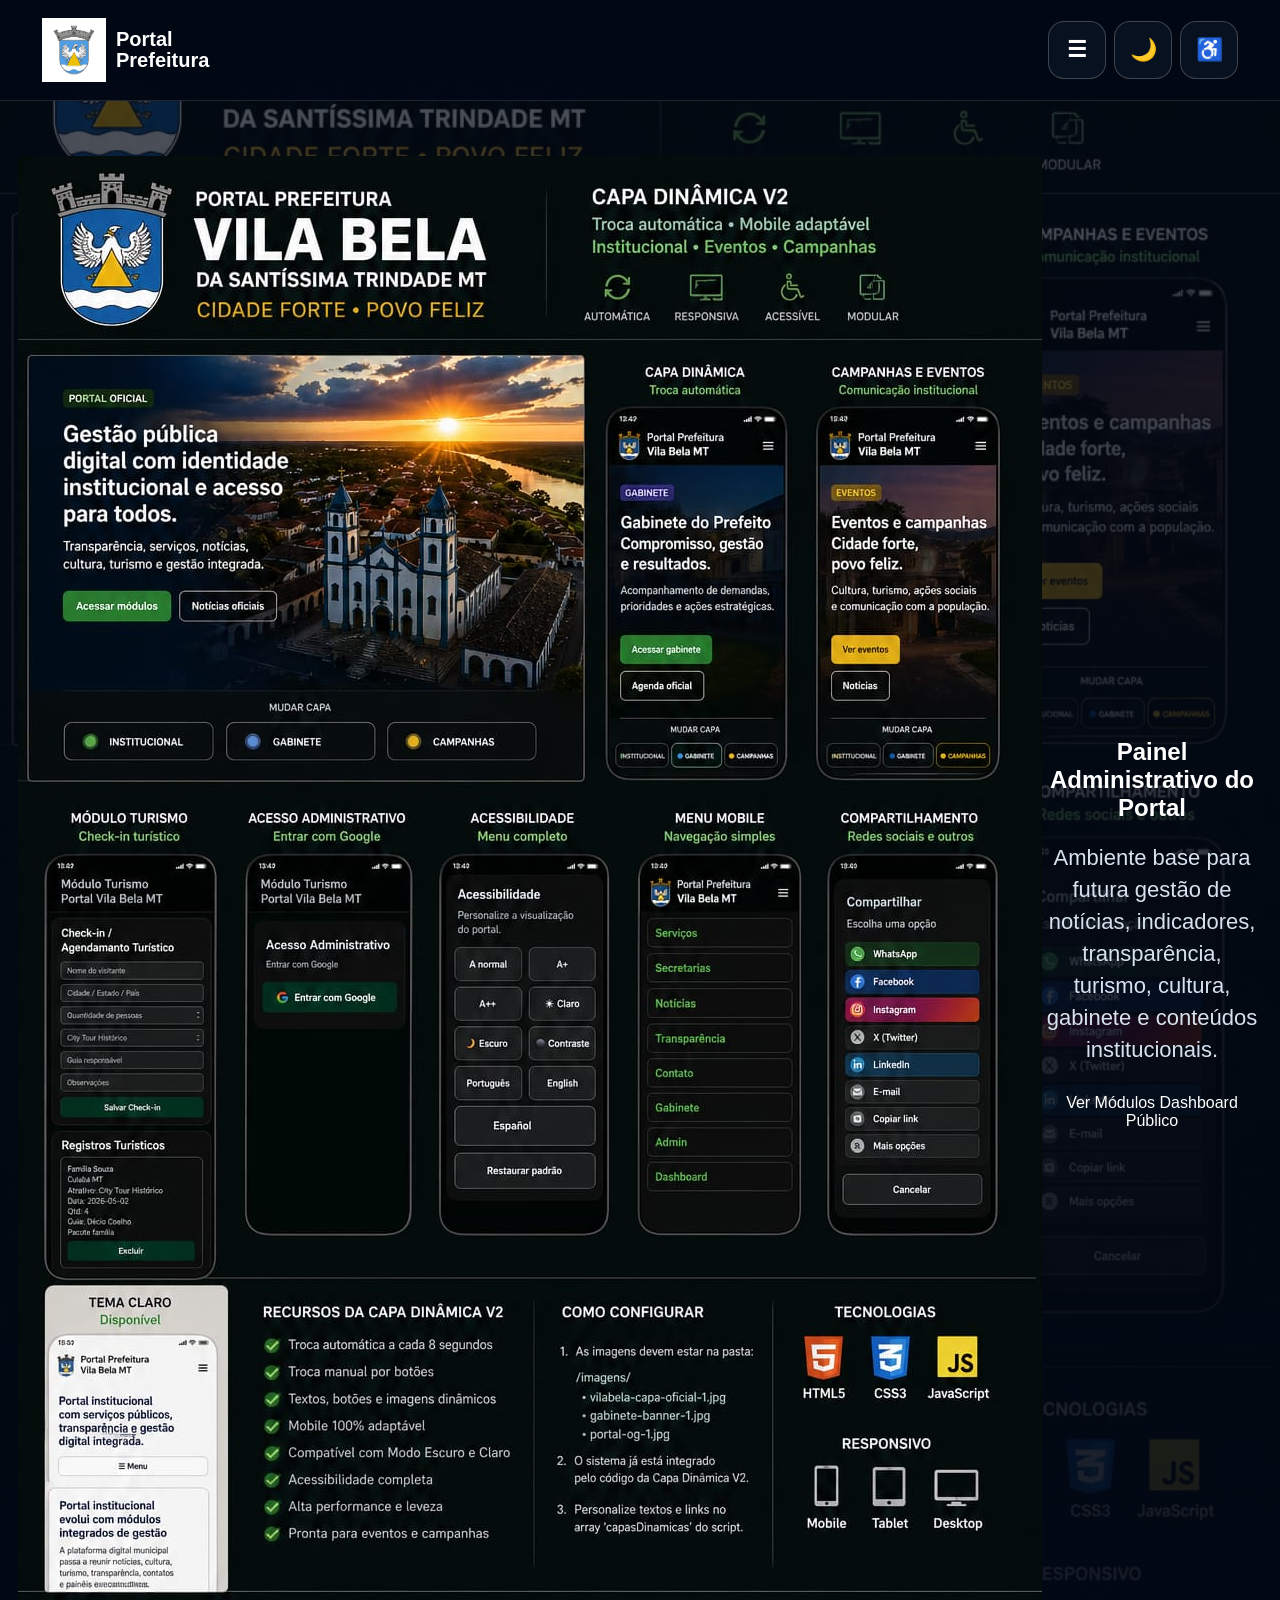
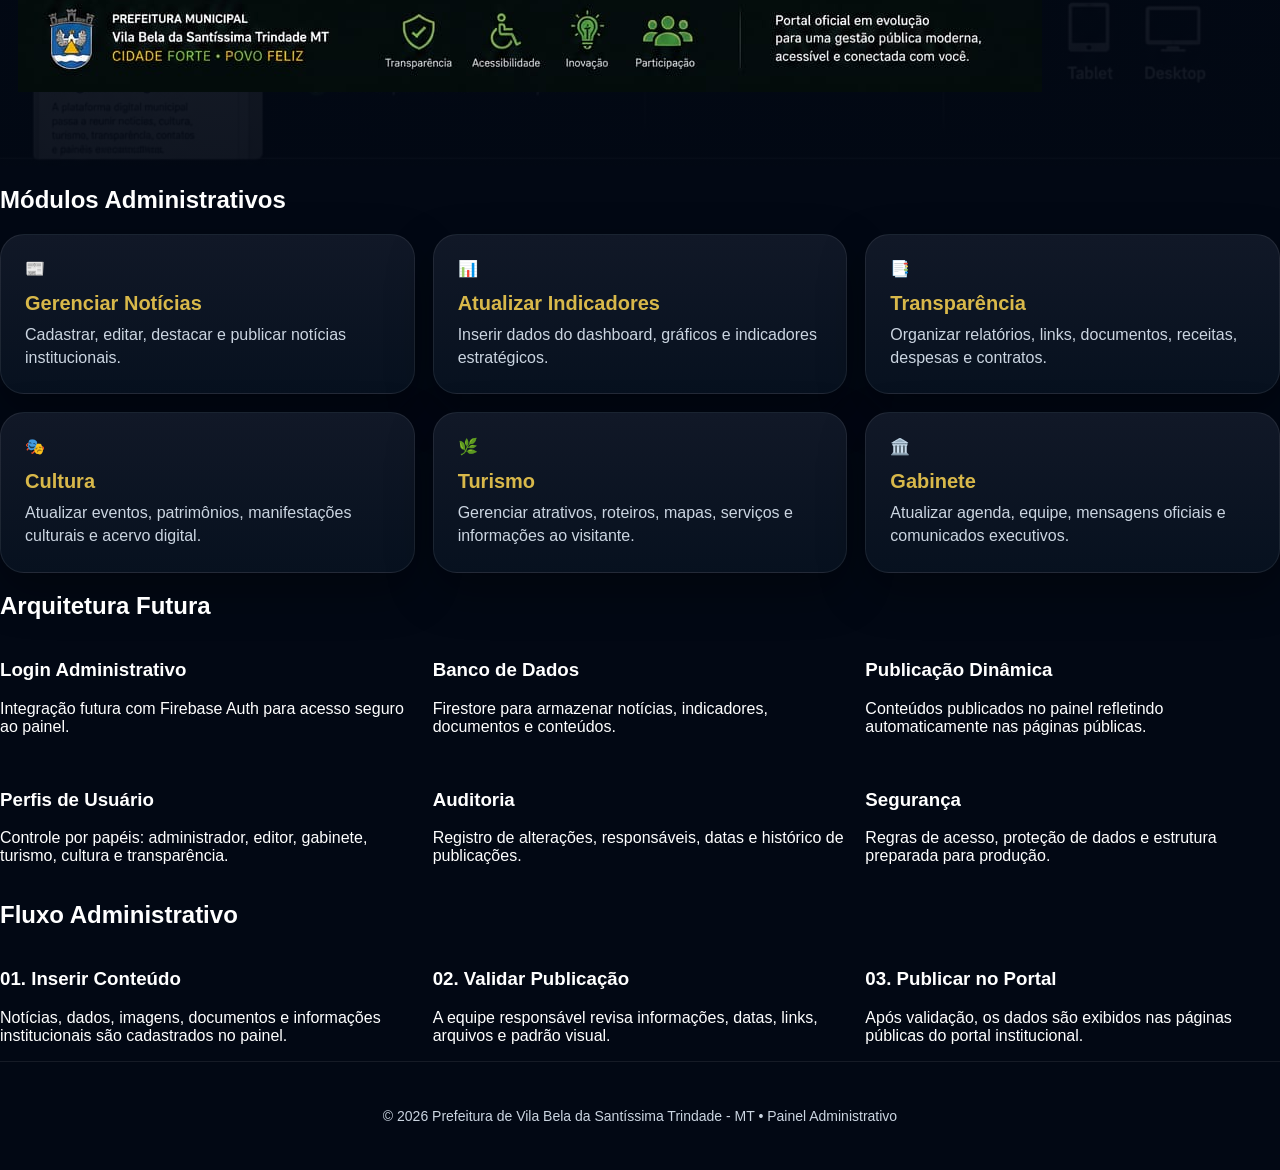
==== admin.html @ d240fbf1 "Patch V9.1 corrige header mobile acessibilidade contraste" ====
<!DOCTYPE html>
<html lang="pt-BR">
<head>
  <meta charset="UTF-8">
  <meta name="viewport" content="width=device-width, initial-scale=1.0">

  <title>Admin | Portal Prefeitura Vila Bela MT</title>
  <meta name="description" content="Área administrativa interna do Portal Prefeitura Vila Bela MT.">
  <meta name="robots" content="noindex, nofollow">

  <link rel="canonical" href="https://deciocoelhogit.github.io/portal-prefeitura-vilabela-mt/admin.html">
  <link rel="icon" href="assets/icons/favicon.ico">
  <link rel="stylesheet" href="css/style.css?v=91">
  <script src="js/script.js?v=91" defer></script>
</head>

<body>

<header class="site-header">
  <a class="brand" href="index.html" aria-label="Portal Prefeitura Vila Bela MT">
    <img src="assets/logos/vilabela-brasao-1.png" alt="Brasão de Vila Bela MT">
    <span>Portal<br>Prefeitura</span>
  </a>

  <div class="header-actions">
    <button id="menuToggle" class="icon-btn" type="button" aria-label="Abrir menu">☰</button>
    <button id="themeToggle" class="icon-btn" type="button" aria-label="Alternar tema">🌙</button>
    <button id="accessBtn" class="icon-btn" type="button" aria-label="Abrir acessibilidade">♿</button>
  </div>

  <nav id="nav" class="main-nav" aria-label="Menu principal">
    <a href="index.html">Início</a>
    <a href="dashboard.html">Dashboard</a>
    <a href="noticias.html">Notícias</a>
    <a href="cultura.html">Cultura</a>
    <a href="turismo.html">Turismo</a>
    <a href="transparencia.html">Transparência</a>
    <a href="gabinete.html">Gabinete</a>
    <a href="admin.html">Admin</a>
  </nav>
</header>

<div id="accessPanel" class="access-panel" aria-label="Painel de acessibilidade">
  <h2>Acessibilidade</h2>
  <button type="button" onclick="setFont(1)">A</button>
  <button type="button" onclick="setFont(1.15)">A+</button>
  <button type="button" onclick="setFont(1.3)">A++</button>
  <button type="button" onclick="setContrast()">Contraste</button>
  <button type="button" onclick="resetAccess()">Reset</button>
</div>
</header>

<section class="hero">
  <img src="assets/banners/portal-og-1.jpg" class="hero-bg" alt="Admin Portal Prefeitura Vila Bela MT">

  <div class="hero-content">
    <h2>Painel Administrativo do Portal</h2>
    <p>
      Ambiente base para futura gestão de notícias, indicadores, transparência,
      turismo, cultura, gabinete e conteúdos institucionais.
    </p>

    <div class="hero-buttons">
      <a href="#admin" class="btn primary">Ver Módulos</a>
      <a href="dashboard.html" class="btn">Dashboard Público</a>
    </div>
  </div>
</section>

<section class="modules container" id="admin">
  <h2>Módulos Administrativos</h2>

  <div class="grid">
    <div class="card">
      📰
      <h3>Gerenciar Notícias</h3>
      <p>Cadastrar, editar, destacar e publicar notícias institucionais.</p>
    </div>

    <div class="card">
      📊
      <h3>Atualizar Indicadores</h3>
      <p>Inserir dados do dashboard, gráficos e indicadores estratégicos.</p>
    </div>

    <div class="card">
      📑
      <h3>Transparência</h3>
      <p>Organizar relatórios, links, documentos, receitas, despesas e contratos.</p>
    </div>

    <div class="card">
      🎭
      <h3>Cultura</h3>
      <p>Atualizar eventos, patrimônios, manifestações culturais e acervo digital.</p>
    </div>

    <div class="card">
      🌿
      <h3>Turismo</h3>
      <p>Gerenciar atrativos, roteiros, mapas, serviços e informações ao visitante.</p>
    </div>

    <div class="card">
      🏛️
      <h3>Gabinete</h3>
      <p>Atualizar agenda, equipe, mensagens oficiais e comunicados executivos.</p>
    </div>
  </div>
</section>

<section class="highlights container">
  <h2>Arquitetura Futura</h2>

  <div class="grid">
    <div class="box">
      <h3>Login Administrativo</h3>
      <p>Integração futura com Firebase Auth para acesso seguro ao painel.</p>
    </div>

    <div class="box">
      <h3>Banco de Dados</h3>
      <p>Firestore para armazenar notícias, indicadores, documentos e conteúdos.</p>
    </div>

    <div class="box">
      <h3>Publicação Dinâmica</h3>
      <p>Conteúdos publicados no painel refletindo automaticamente nas páginas públicas.</p>
    </div>

    <div class="box">
      <h3>Perfis de Usuário</h3>
      <p>Controle por papéis: administrador, editor, gabinete, turismo, cultura e transparência.</p>
    </div>

    <div class="box">
      <h3>Auditoria</h3>
      <p>Registro de alterações, responsáveis, datas e histórico de publicações.</p>
    </div>

    <div class="box">
      <h3>Segurança</h3>
      <p>Regras de acesso, proteção de dados e estrutura preparada para produção.</p>
    </div>
  </div>
</section>

<section class="highlights container">
  <h2>Fluxo Administrativo</h2>

  <div class="grid">
    <div class="box">
      <h3>01. Inserir Conteúdo</h3>
      <p>Notícias, dados, imagens, documentos e informações institucionais são cadastrados no painel.</p>
    </div>

    <div class="box">
      <h3>02. Validar Publicação</h3>
      <p>A equipe responsável revisa informações, datas, links, arquivos e padrão visual.</p>
    </div>

    <div class="box">
      <h3>03. Publicar no Portal</h3>
      <p>Após validação, os dados são exibidos nas páginas públicas do portal institucional.</p>
    </div>
  </div>
</section>

<div id="accessPanel" class="access-panel">
  <h3>Acessibilidade</h3>
  <button onclick="setFont(1)">A</button>
  <button onclick="setFont(1.2)">A+</button>
  <button onclick="setFont(1.4)">A++</button>
  <button onclick="setContrast()">Contraste</button>
  <button onclick="resetAccess()">Reset</button>
</div>

<footer class="footer">
  <p>© 2026 Prefeitura de Vila Bela da Santíssima Trindade - MT • Painel Administrativo</p>
</footer>

<script src="js/script.js?v=91"></script>

</body>
</html>
---- css/style.css ----
*{box-sizing:border-box}

html,body{
  margin:0;
  width:100%;
  max-width:100%;
  overflow-x:hidden;
  font-family:Inter,Arial,Helvetica,sans-serif;
  background:#020814;
  color:#fff;
}

body{
  min-height:100vh;
}

a{text-decoration:none;color:inherit}

.site-header{
  position:sticky;
  top:0;
  z-index:9999;
  width:100%;
  display:flex;
  align-items:center;
  justify-content:space-between;
  gap:12px;
  padding:14px 16px;
  background:rgba(2,8,20,.96);
  backdrop-filter:blur(18px);
  border-bottom:1px solid rgba(255,255,255,.12);
}

.brand{
  display:flex;
  align-items:center;
  gap:10px;
  color:#fff;
  font-size:16px;
  font-weight:900;
  line-height:1.05;
}

.brand img{
  width:52px;
  height:52px;
  object-fit:contain;
  background:#fff;
  padding:4px;
}

.header-actions{
  display:flex;
  align-items:center;
  gap:8px;
}

.icon-btn{
  width:48px;
  height:48px;
  border-radius:16px;
  border:1px solid rgba(255,255,255,.22);
  background:#08111f;
  color:#fff;
  font-size:22px;
  font-weight:900;
  display:grid;
  place-items:center;
}

.main-nav{
  display:none;
  position:absolute;
  top:calc(100% + 10px);
  left:16px;
  right:16px;
  padding:28px;
  background:#020814;
  border:1px solid rgba(255,255,255,.18);
  border-radius:28px;
  box-shadow:0 24px 90px rgba(0,0,0,.75);
}

.main-nav.active{
  display:grid;
  gap:22px;
}

.main-nav a{
  color:#2ef06d;
  font-size:28px;
  font-weight:900;
}

.access-panel{
  display:none;
  position:fixed;
  z-index:10000;
  top:110px;
  left:16px;
  right:16px;
  max-width:520px;
  margin:auto;
  padding:24px;
  background:#000;
  border:1px solid rgba(255,255,255,.28);
  border-radius:28px;
  box-shadow:0 30px 100px rgba(0,0,0,.8);
}

.access-panel.show{
  display:grid;
  gap:14px;
}

.access-panel h2{
  margin:0 0 8px;
  font-size:28px;
}

.access-panel button{
  width:100%;
  padding:16px;
  border-radius:18px;
  border:1px solid rgba(255,255,255,.25);
  background:#111;
  color:#fff;
  font-size:18px;
  font-weight:900;
}

main{
  width:100%;
}

.hero{
  width:100%;
  min-height:68vh;
  display:flex;
  align-items:center;
  justify-content:center;
  text-align:center;
  padding:74px 18px;
  background:
    linear-gradient(rgba(2,8,20,.70),rgba(2,8,20,.94)),
    url("../assets/banners/portal-og-1.jpg") center/cover no-repeat;
}

.hero-content{
  width:100%;
  max-width:860px;
}

.hero h1{
  margin:0 0 20px;
  font-size:clamp(34px,10vw,76px);
  line-height:.98;
  letter-spacing:-1.8px;
}

.hero p{
  max-width:720px;
  margin:0 auto 28px;
  color:#d7e2ee;
  font-size:clamp(17px,4vw,22px);
  line-height:1.45;
}

.hero-actions{
  display:grid;
  gap:12px;
  width:100%;
  max-width:420px;
  margin:auto;
}

.btn-primary,.btn-secondary{
  display:block;
  width:100%;
  padding:16px 22px;
  border-radius:999px;
  text-align:center;
  font-weight:900;
}

.btn-primary{
  background:#22c96b;
  color:#fff;
}

.btn-secondary{
  border:1px solid rgba(255,255,255,.25);
  color:#fff;
  background:rgba(255,255,255,.04);
}

.section{
  width:100%;
  max-width:1120px;
  margin:0 auto;
  padding:54px 18px;
}

.section h2{
  margin:0 0 24px;
  font-size:clamp(30px,7vw,48px);
  letter-spacing:-1px;
}

.grid{
  display:grid;
  grid-template-columns:1fr;
  gap:18px;
  width:100%;
}

.card{
  width:100%;
  min-width:0;
  padding:24px;
  border-radius:24px;
  background:linear-gradient(180deg,#111827,#07111f);
  border:1px solid rgba(255,255,255,.08);
  box-shadow:0 18px 45px rgba(0,0,0,.34);
}

.card span{
  font-size:24px;
}

.card h3{
  margin:14px 0 8px;
  color:#d8b84a;
  font-size:20px;
}

.card p{
  margin:0;
  color:#cbd5e1;
  line-height:1.45;
}

footer{
  width:100%;
  padding:32px 18px;
  text-align:center;
  color:#cbd5e1;
  font-size:14px;
  border-top:1px solid rgba(255,255,255,.08);
}

/* TEMA CLARO */
body.light{
  background:#f4f7fb;
  color:#07111f;
}

body.light .site-header{
  background:rgba(255,255,255,.96);
}

body.light .brand{
  color:#07111f;
}

body.light .icon-btn{
  background:#fff;
  color:#07111f;
  border-color:#d7dde7;
}

body.light .main-nav{
  background:#fff;
}

body.light .main-nav a{
  color:#0c8f3f;
}

body.light .hero{
  color:#07111f;
  background:
    linear-gradient(rgba(244,247,251,.72),rgba(244,247,251,.95)),
    url("../assets/banners/portal-og-1.jpg") center/cover no-repeat;
}

body.light .hero p{
  color:#263548;
}

body.light .section{
  background:#f4f7fb;
}

body.light .card{
  background:#fff;
  color:#07111f;
  border-color:#e5e7eb;
  box-shadow:0 16px 35px rgba(15,23,42,.16);
}

body.light .card p{
  color:#334155;
}

body.light footer{
  color:#334155;
}

/* CONTRASTE */
body.contrast{
  filter:contrast(1.35);
}

/* DESKTOP */
@media(min-width:768px){
  .site-header{
    padding:18px 42px;
  }

  .brand{
    font-size:20px;
  }

  .brand img{
    width:64px;
    height:64px;
  }

  .icon-btn{
    width:58px;
    height:58px;
  }

  .grid{
    grid-template-columns:repeat(3,1fr);
  }

  .hero-actions{
    display:flex;
    justify-content:center;
    max-width:560px;
  }
}

/* PATCH V9.1 — FIX HEADER, MOBILE, ACCESS */
.site-header{
  position:fixed !important;
  top:0 !important;
  left:0 !important;
  right:0 !important;
  z-index:99999 !important;
}

body{
  padding-top:82px !important;
}

.hero,
.section,
footer{
  width:100% !important;
  max-width:100% !important;
  overflow-x:hidden !important;
}

.card,
.hero-content,
.grid{
  max-width:100% !important;
}

.access-panel{
  left:14px !important;
  right:14px !important;
  max-width:calc(100vw - 28px) !important;
  overflow:hidden !important;
}

body.font-normal{font-size:1rem !important;}
body.font-large{font-size:1.12rem !important;}
body.font-xlarge{font-size:1.25rem !important;}

body.contrast{
  background:#000 !important;
  color:#fff !important;
}

body.contrast .card,
body.contrast .site-header,
body.contrast .main-nav,
body.contrast .access-panel{
  background:#000 !important;
  color:#fff !important;
  border:2px solid #fff !important;
  box-shadow:none !important;
}

body.contrast a,
body.contrast h1,
body.contrast h2,
body.contrast h3{
  color:#ffff00 !important;
}

body.contrast .btn-primary{
  background:#ffff00 !important;
  color:#000 !important;
}

@media(max-width:480px){
  .site-header{
    padding:10px 12px !important;
  }

  .brand img{
    width:48px !important;
    height:48px !important;
  }

  .brand{
    font-size:15px !important;
  }

  .icon-btn{
    width:46px !important;
    height:46px !important;
    border-radius:14px !important;
  }

  .hero{
    padding-left:18px !important;
    padding-right:18px !important;
  }

  .section{
    padding-left:18px !important;
    padding-right:18px !important;
  }
}
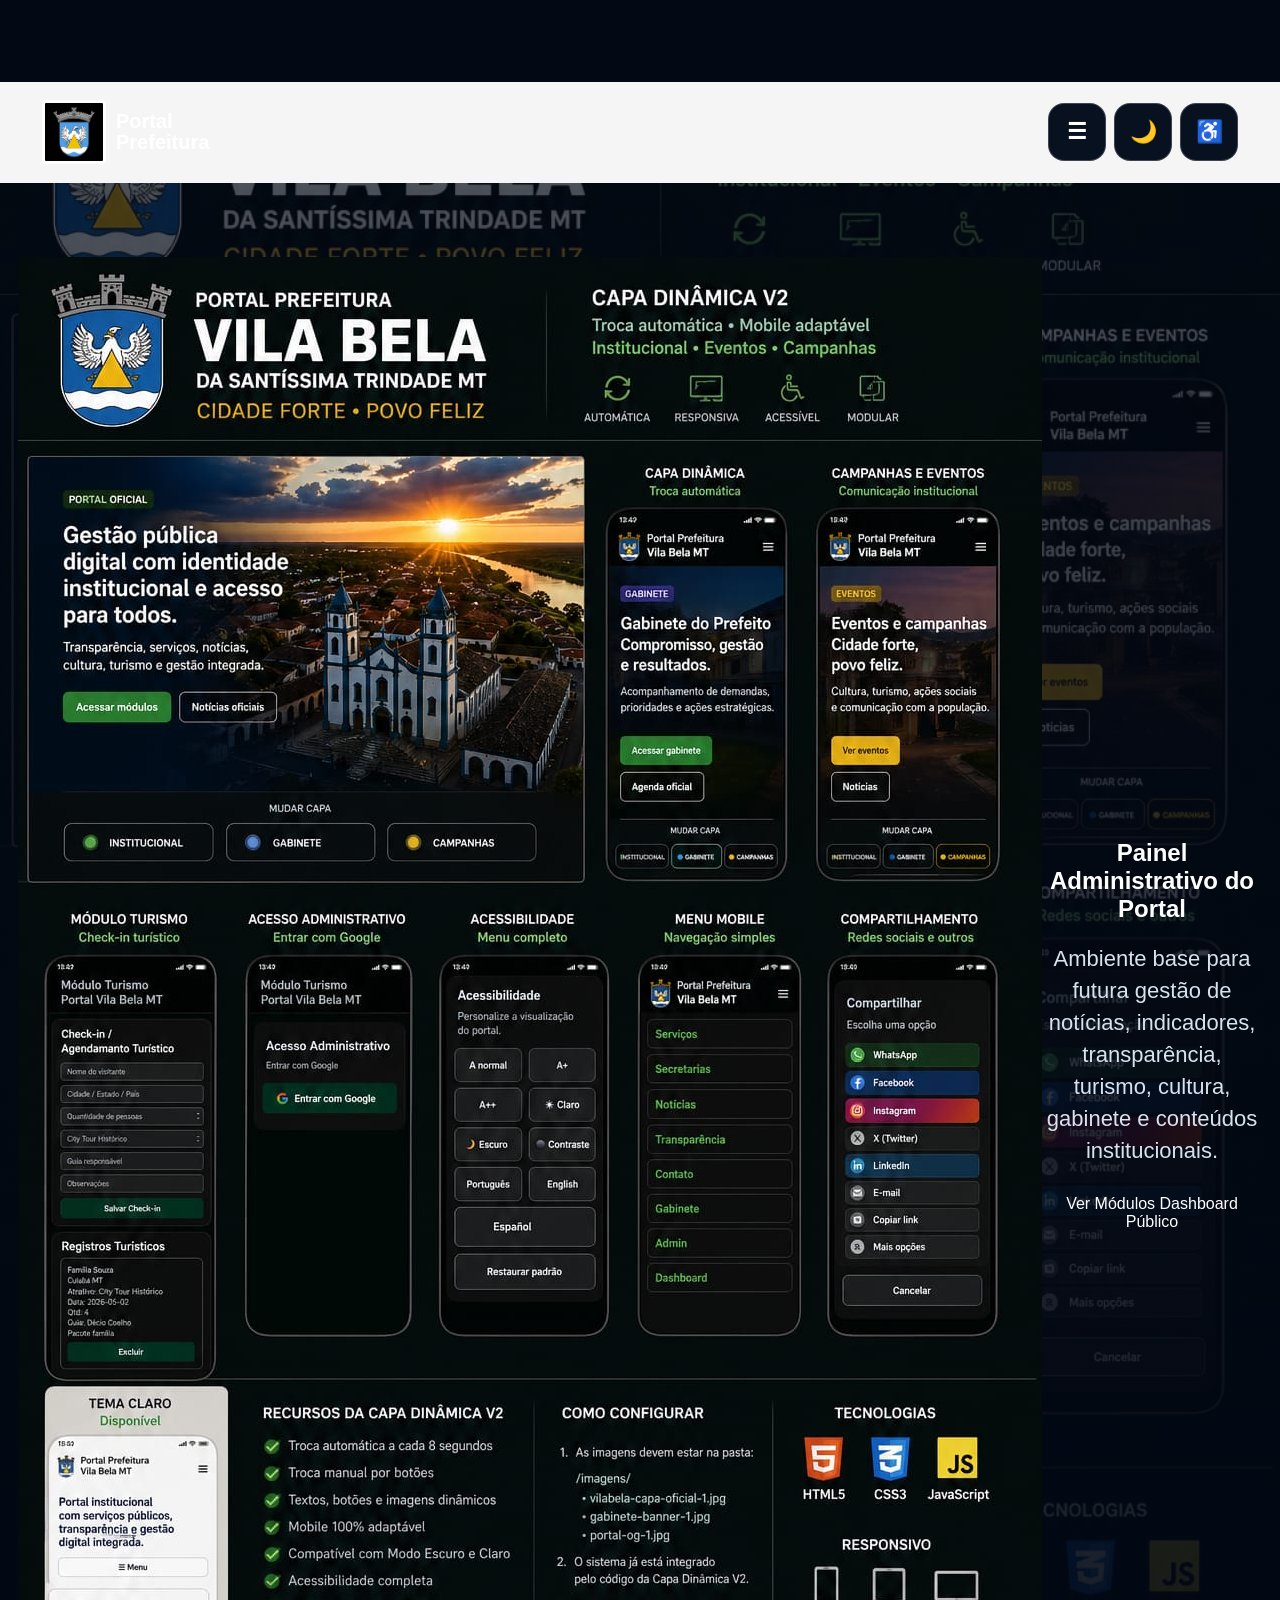
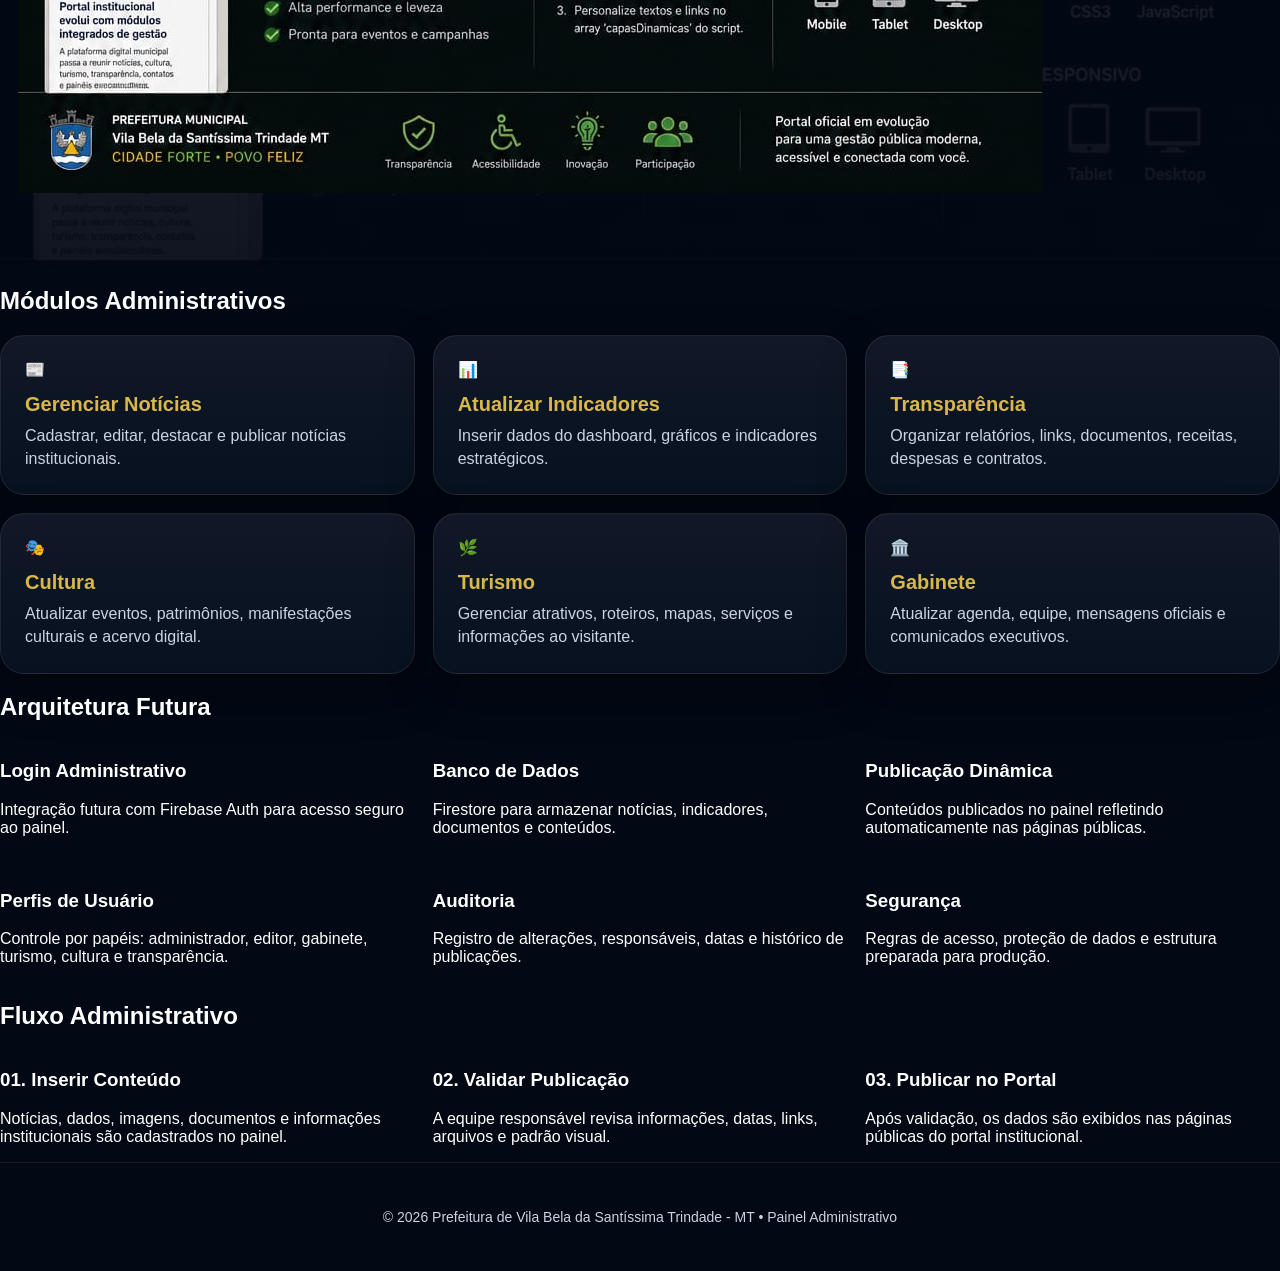
==== commit 6f6067a1: "Patch V9.2 ajuste final header brasao contraste" ====
--- a/admin.html
+++ b/admin.html
@@ -18,7 +18,7 @@
 
 <header class="site-header">
   <a class="brand" href="index.html" aria-label="Portal Prefeitura Vila Bela MT">
-    <img src="assets/logos/vilabela-brasao-1.png" alt="Brasão de Vila Bela MT">
+    <img src="assets/logos/vilabela-brasao-1-preta.png" alt="Brasão de Vila Bela MT">
     <span>Portal<br>Prefeitura</span>
   </a>
 
--- a/css/style.css
+++ b/css/style.css
@@ -438,3 +438,90 @@
     padding-right:18px !important;
   }
 }
+
+/* PATCH V9.2 — HEADER DEFINITIVO */
+html, body{
+  width:100%;
+  max-width:100%;
+  overflow-x:hidden !important;
+}
+
+.site-header{
+  position:sticky !important;
+  top:0 !important;
+  z-index:2147483647 !important;
+  width:100% !important;
+  min-height:72px !important;
+  background:rgba(255,255,255,.96) !important;
+  backdrop-filter:blur(18px) !important;
+  -webkit-backdrop-filter:blur(18px) !important;
+}
+
+body.dark .site-header,
+body.contrast .site-header{
+  background:rgba(2,6,18,.96) !important;
+}
+
+.brand img{
+  object-fit:contain !important;
+  background:#fff !important;
+  padding:3px !important;
+  border-radius:4px !important;
+}
+
+body.contrast .hero,
+body.contrast .card{
+  background:#000 !important;
+  border:2px solid #fff !important;
+}
+
+body.contrast .hero-title,
+body.contrast .section-title,
+body.contrast .card h3{
+  color:#ffff00 !important;
+}
+
+body.contrast .btn-primary{
+  background:#ffff00 !important;
+  color:#000 !important;
+  border-color:#ffff00 !important;
+}
+
+@media(max-width:480px){
+  body{ padding-top:0 !important; }
+
+  .site-header{
+    display:flex !important;
+    align-items:center !important;
+    justify-content:space-between !important;
+    gap:8px !important;
+    padding:10px 12px !important;
+  }
+
+  .brand{
+    min-width:0 !important;
+    flex:1 !important;
+  }
+
+  .brand img{
+    width:44px !important;
+    height:44px !important;
+  }
+
+  .brand-title{
+    font-size:14px !important;
+    line-height:1.05 !important;
+  }
+
+  .header-actions{
+    display:flex !important;
+    gap:6px !important;
+    flex-shrink:0 !important;
+  }
+
+  .icon-btn{
+    width:42px !important;
+    height:42px !important;
+    font-size:20px !important;
+  }
+}
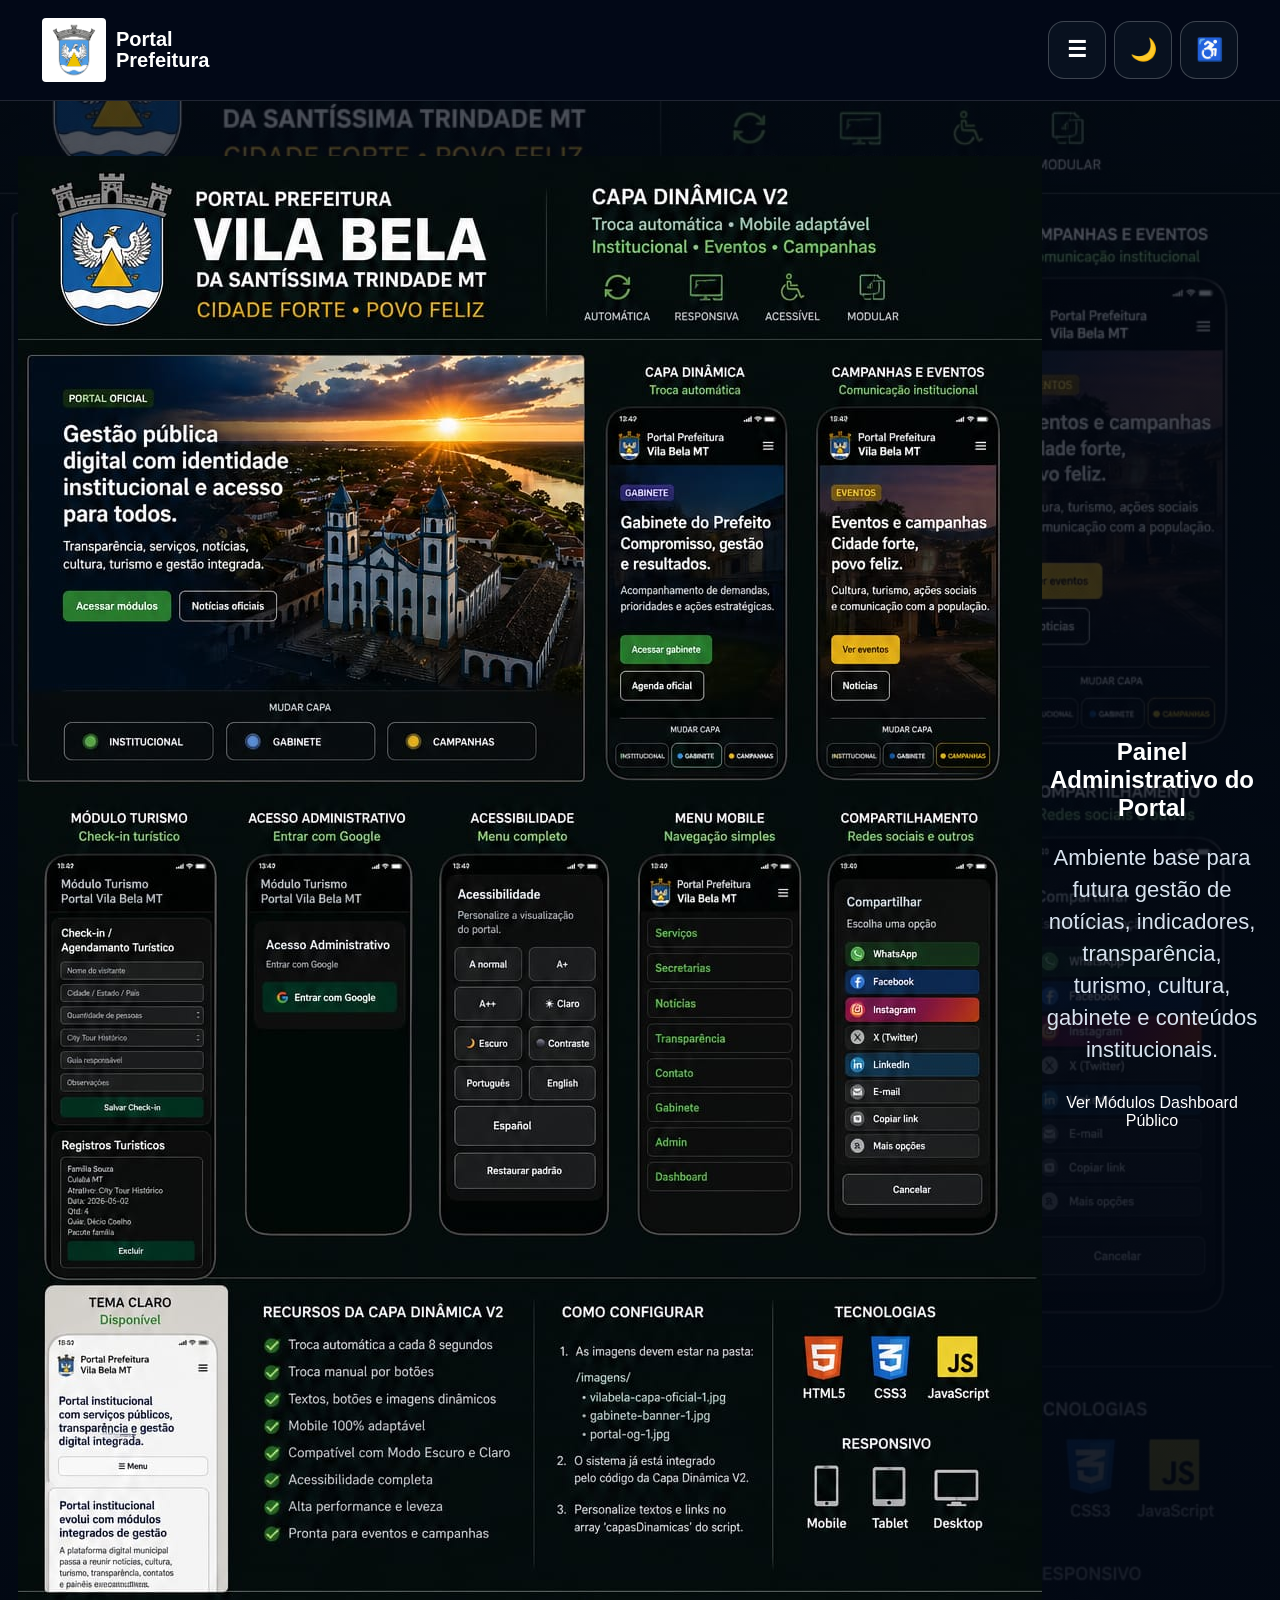
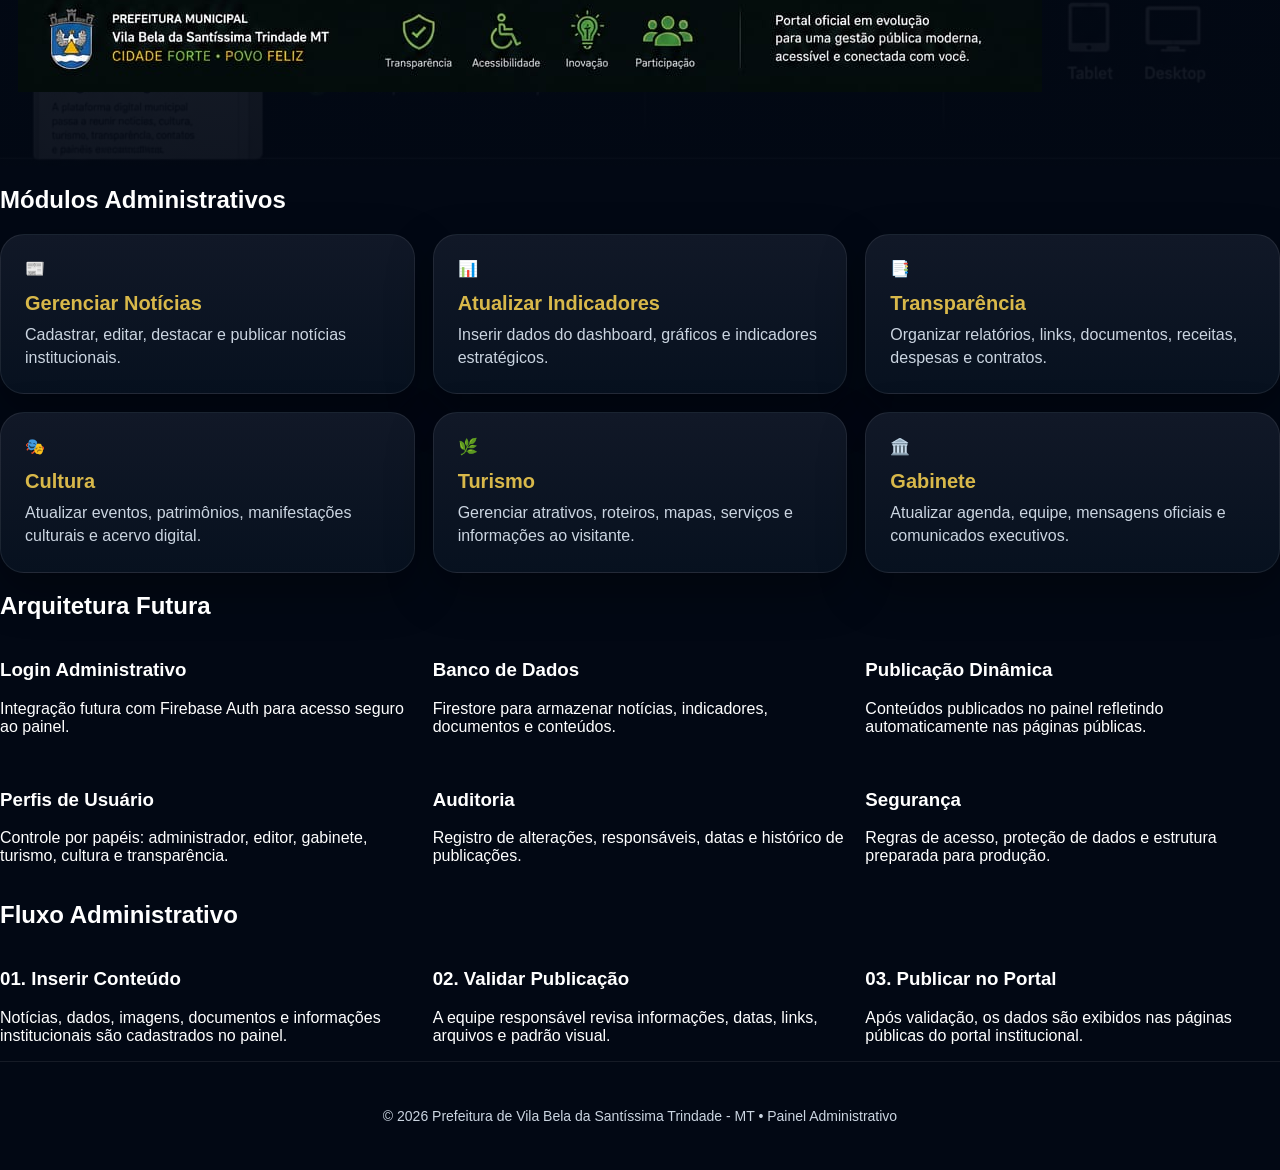
==== commit f3c01e5a: "Patch V9.3 header fixo brasao transparente acessibilidade" ====
--- a/admin.html
+++ b/admin.html
@@ -18,7 +18,7 @@
 
 <header class="site-header">
   <a class="brand" href="index.html" aria-label="Portal Prefeitura Vila Bela MT">
-    <img src="assets/logos/vilabela-brasao-1-preta.png" alt="Brasão de Vila Bela MT">
+    <img src="assets/logos/vilabela-brasao-1-transparente.png" alt="Brasão de Vila Bela MT">
     <span>Portal<br>Prefeitura</span>
   </a>
 
--- a/css/style.css
+++ b/css/style.css
@@ -525,3 +525,70 @@
     font-size:20px !important;
   }
 }
+
+/* PATCH V9.3 — HEADER FIXO + ACESSIBILIDADE */
+.site-header{
+  position:fixed !important;
+  top:0 !important;
+  left:0 !important;
+  right:0 !important;
+  z-index:999999 !important;
+  background:#020817 !important;
+  border-bottom:1px solid rgba(255,255,255,.12) !important;
+}
+
+body.light .site-header{
+  background:#ffffff !important;
+}
+
+body.dark .site-header,
+body.contrast .site-header{
+  background:#020817 !important;
+}
+
+main{
+  padding-top:82px !important;
+}
+
+body.font-normal{ font-size:16px !important; }
+body.font-large{ font-size:18px !important; }
+body.font-xlarge{ font-size:20px !important; }
+
+.access-panel{
+  max-width:calc(100vw - 28px) !important;
+  left:14px !important;
+  right:14px !important;
+  transform:none !important;
+  overflow:hidden !important;
+}
+
+.access-panel button{
+  width:100% !important;
+}
+
+body.contrast{
+  background:#000 !important;
+  color:#fff !important;
+}
+
+body.contrast .site-header,
+body.contrast .card,
+body.contrast .module-card,
+body.contrast .highlight-card{
+  background:#000 !important;
+  border:2px solid #fff !important;
+}
+
+body.contrast h1,
+body.contrast h2,
+body.contrast h3,
+body.contrast .brand-title,
+body.contrast .card-title{
+  color:#ffff00 !important;
+}
+
+body.contrast p,
+body.contrast span,
+body.contrast small{
+  color:#fff !important;
+}
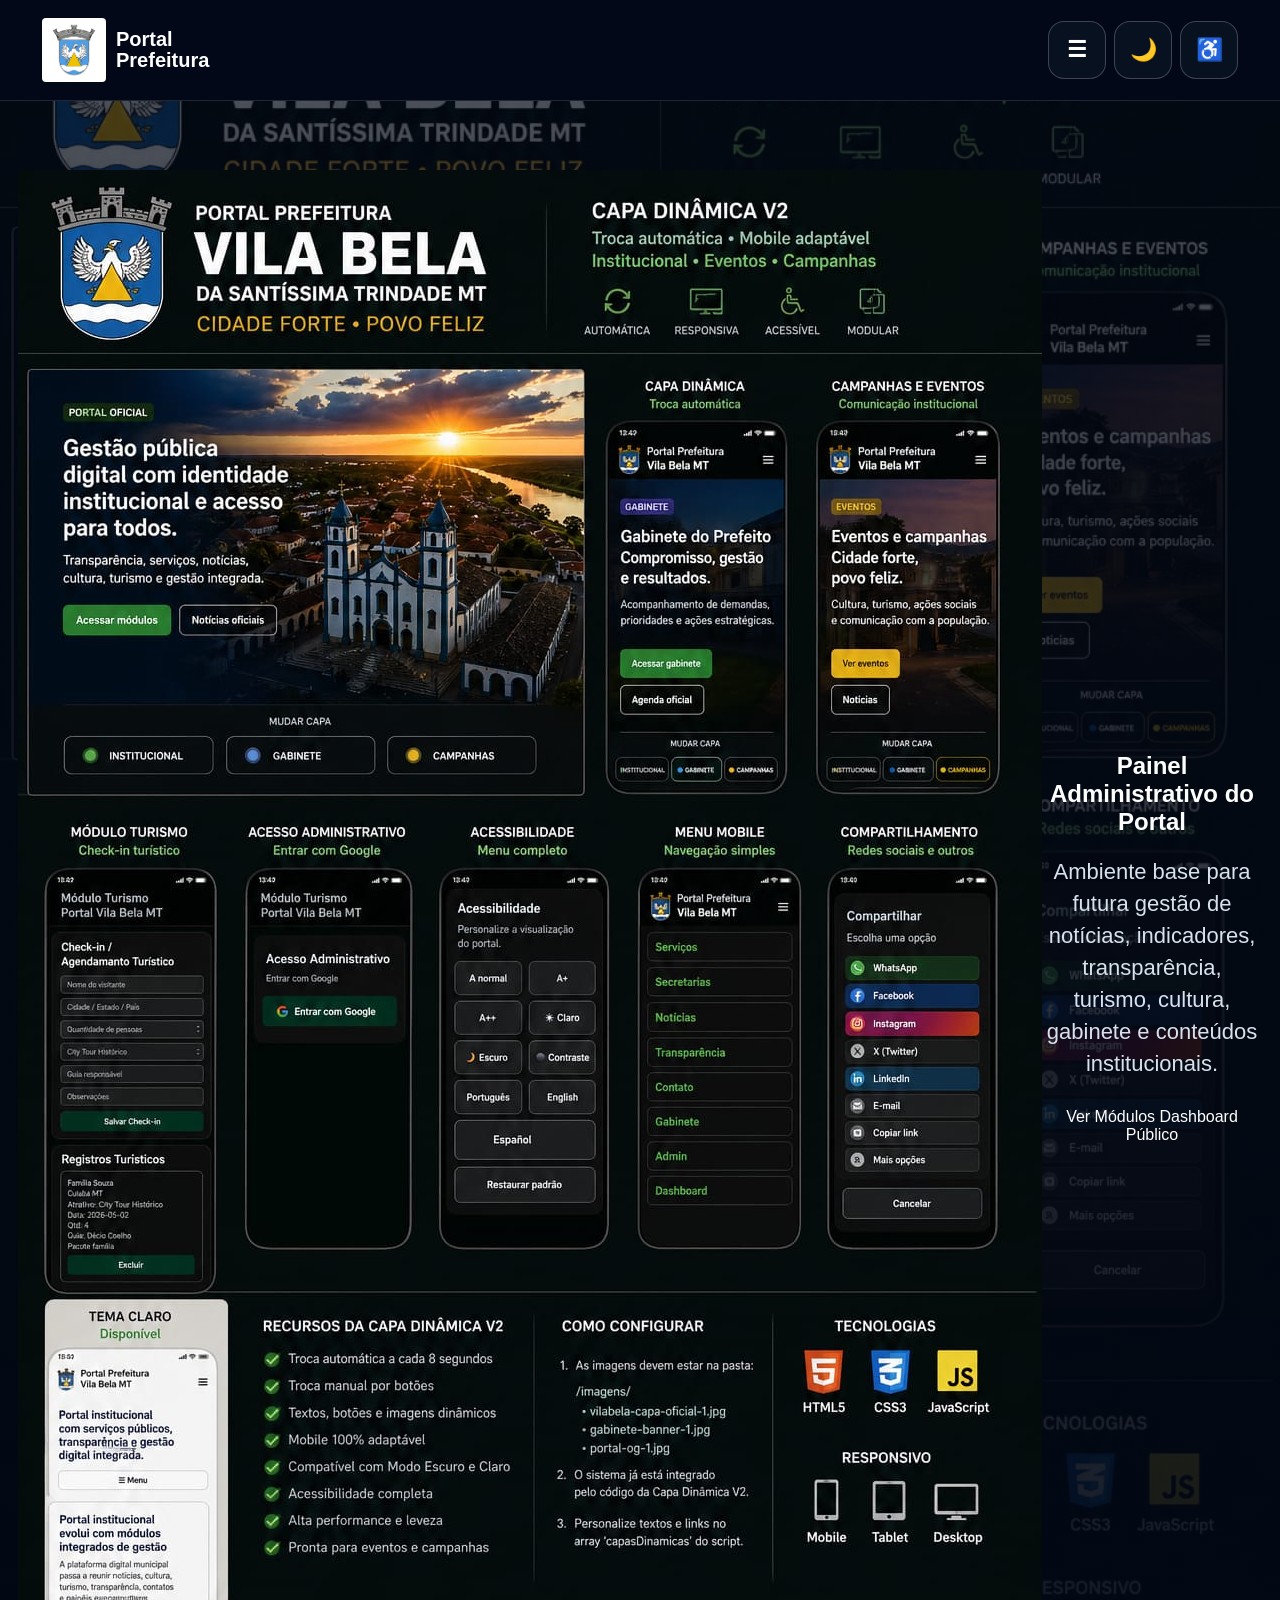
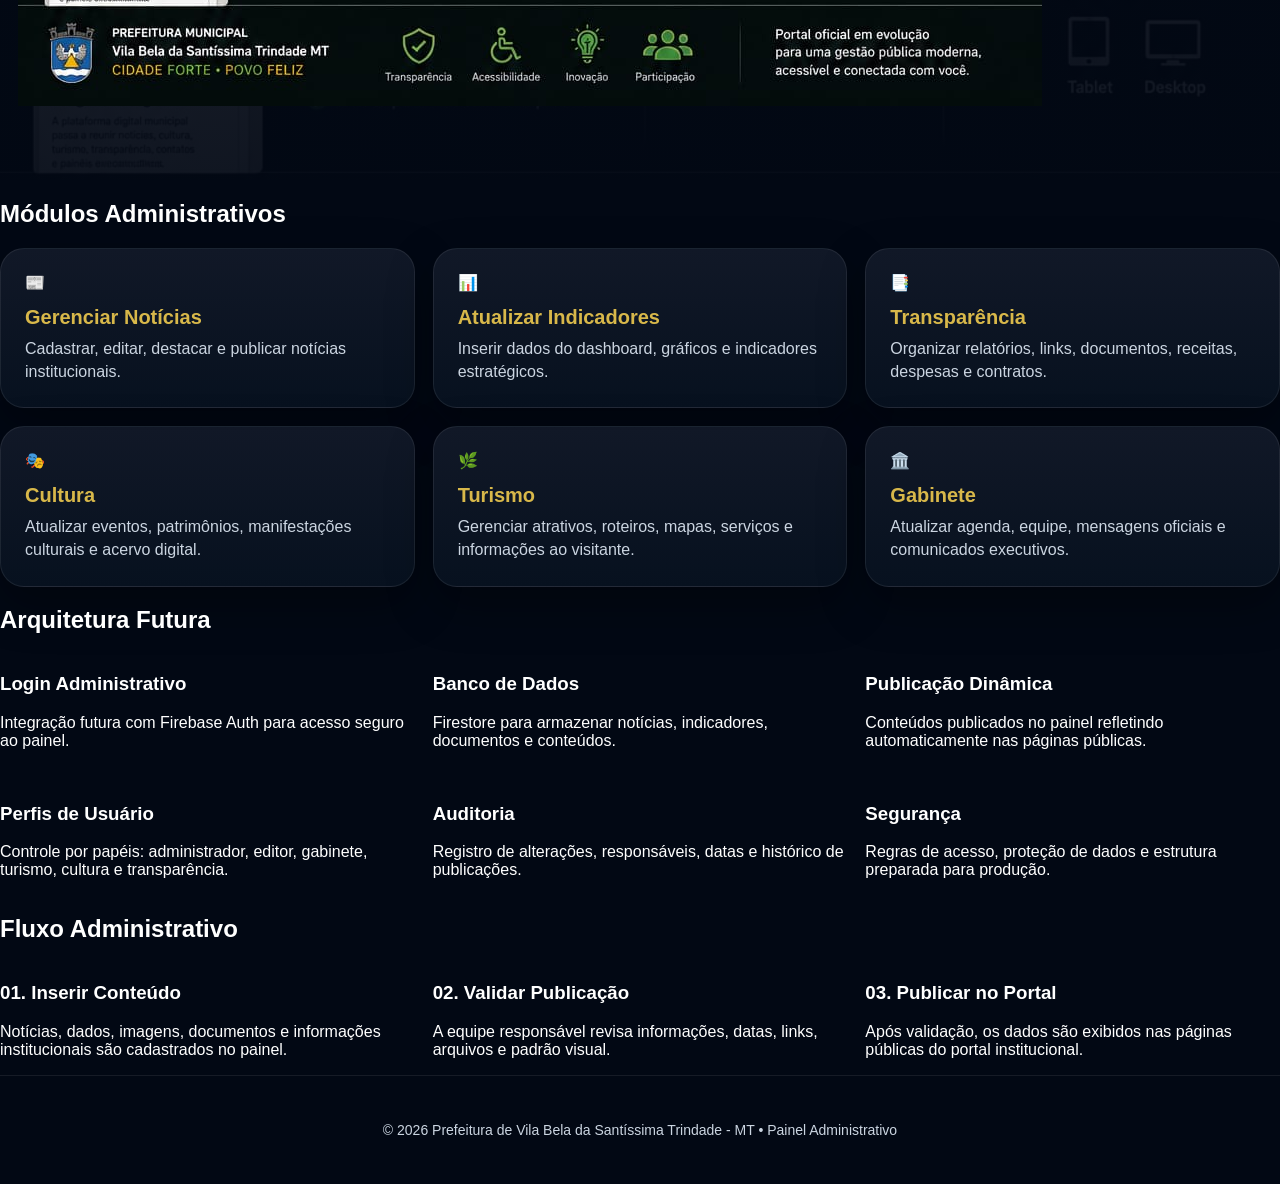
==== commit 83261134: "Patch V10 aplicado corretamente" ====
--- a/admin.html
+++ b/admin.html
@@ -18,7 +18,7 @@
 
 <header class="site-header">
   <a class="brand" href="index.html" aria-label="Portal Prefeitura Vila Bela MT">
-    <img src="assets/logos/vilabela-brasao-1-transparente.png" alt="Brasão de Vila Bela MT">
+    <img src="assets/logos/vilabela-brasao-1-transparente.png?v=10" alt="Brasão de Vila Bela MT">
     <span>Portal<br>Prefeitura</span>
   </a>
 
--- a/css/style.css
+++ b/css/style.css
@@ -592,3 +592,177 @@
 body.contrast small{
   color:#fff !important;
 }
+
+/* PATCH V9.4 FINAL */
+html, body{
+  width:100%;
+  max-width:100%;
+  overflow-x:hidden !important;
+}
+
+.site-header,
+.header,
+.topbar{
+  position:sticky !important;
+  top:0 !important;
+  z-index:999999 !important;
+  background:#020817 !important;
+  backdrop-filter:blur(18px);
+}
+
+body.light .site-header,
+body.light .header,
+body.light .topbar{
+  background:#ffffff !important;
+}
+
+body.contrast .site-header,
+body.contrast .header,
+body.contrast .topbar{
+  background:#000 !important;
+  border-bottom:2px solid #fff !important;
+}
+
+main{
+  position:relative;
+  z-index:1;
+}
+
+/* Acessibilidade */
+body.font-a{
+  font-size:16px !important;
+}
+
+body.font-ap{
+  font-size:18px !important;
+}
+
+body.font-app{
+  font-size:20px !important;
+}
+
+body.font-ap h1,
+body.font-app h1{
+  line-height:1.08 !important;
+}
+
+.access-panel{
+  max-width:calc(100vw - 32px) !important;
+  left:16px !important;
+  right:16px !important;
+  transform:none !important;
+  z-index:999998 !important;
+}
+
+.access-panel button{
+  min-height:48px !important;
+}
+
+/* PATCH V9.5 FINAL — HEADER FIXO + ACESSIBILIDADE REAL */
+body{
+  --font-boost: 1;
+}
+
+body.font-a{ --font-boost: 1; }
+body.font-ap{ --font-boost: 1.14; }
+body.font-app{ --font-boost: 1.28; }
+
+body.font-ap,
+body.font-app{
+  font-size: calc(16px * var(--font-boost)) !important;
+}
+
+body.font-ap p,
+body.font-ap a,
+body.font-ap button,
+body.font-ap li,
+body.font-ap span,
+body.font-app p,
+body.font-app a,
+body.font-app button,
+body.font-app li,
+body.font-app span{
+  font-size: calc(1em * var(--font-boost)) !important;
+}
+
+body.font-ap h1{ font-size: clamp(2.2rem, 10vw, 4.8rem) !important; }
+body.font-app h1{ font-size: clamp(2.5rem, 11vw, 5.4rem) !important; }
+
+body.font-ap h2{ font-size: clamp(1.8rem, 7vw, 3.2rem) !important; }
+body.font-app h2{ font-size: clamp(2rem, 8vw, 3.6rem) !important; }
+
+/* Cabeçalho realmente fixo no mobile */
+.site-header,
+header.site-header,
+.header,
+.topbar{
+  position: fixed !important;
+  top: 0 !important;
+  left: 0 !important;
+  right: 0 !important;
+  width: 100% !important;
+  z-index: 2147483647 !important;
+  background: #020817 !important;
+}
+
+body.light .site-header,
+body.light header.site-header,
+body.light .header,
+body.light .topbar{
+  background: #ffffff !important;
+}
+
+body{
+  padding-top: 96px !important;
+}
+
+@media(max-width: 600px){
+  body{
+    padding-top: 88px !important;
+  }
+}
+
+/* Painel acessibilidade sem duplicar/estourar */
+.access-panel{
+  position: fixed !important;
+  top: 110px !important;
+  left: 16px !important;
+  right: 16px !important;
+  width: auto !important;
+  max-width: none !important;
+  max-height: calc(100vh - 140px) !important;
+  overflow-y: auto !important;
+  z-index: 2147483646 !important;
+}
+
+/* Contraste mais forte */
+body.contrast{
+  background:#000 !important;
+  color:#fff !important;
+}
+
+body.contrast *{
+  text-shadow:none !important;
+}
+
+body.contrast h1,
+body.contrast h2,
+body.contrast h3,
+body.contrast .section-title{
+  color:#ffff00 !important;
+}
+
+body.contrast .card,
+body.contrast .module-card,
+body.contrast .glass-card{
+  background:#000 !important;
+  border:2px solid #fff !important;
+  color:#fff !important;
+}
+
+body.contrast .btn,
+body.contrast button{
+  background:#ffff00 !important;
+  color:#000 !important;
+  border:2px solid #fff !important;
+}
